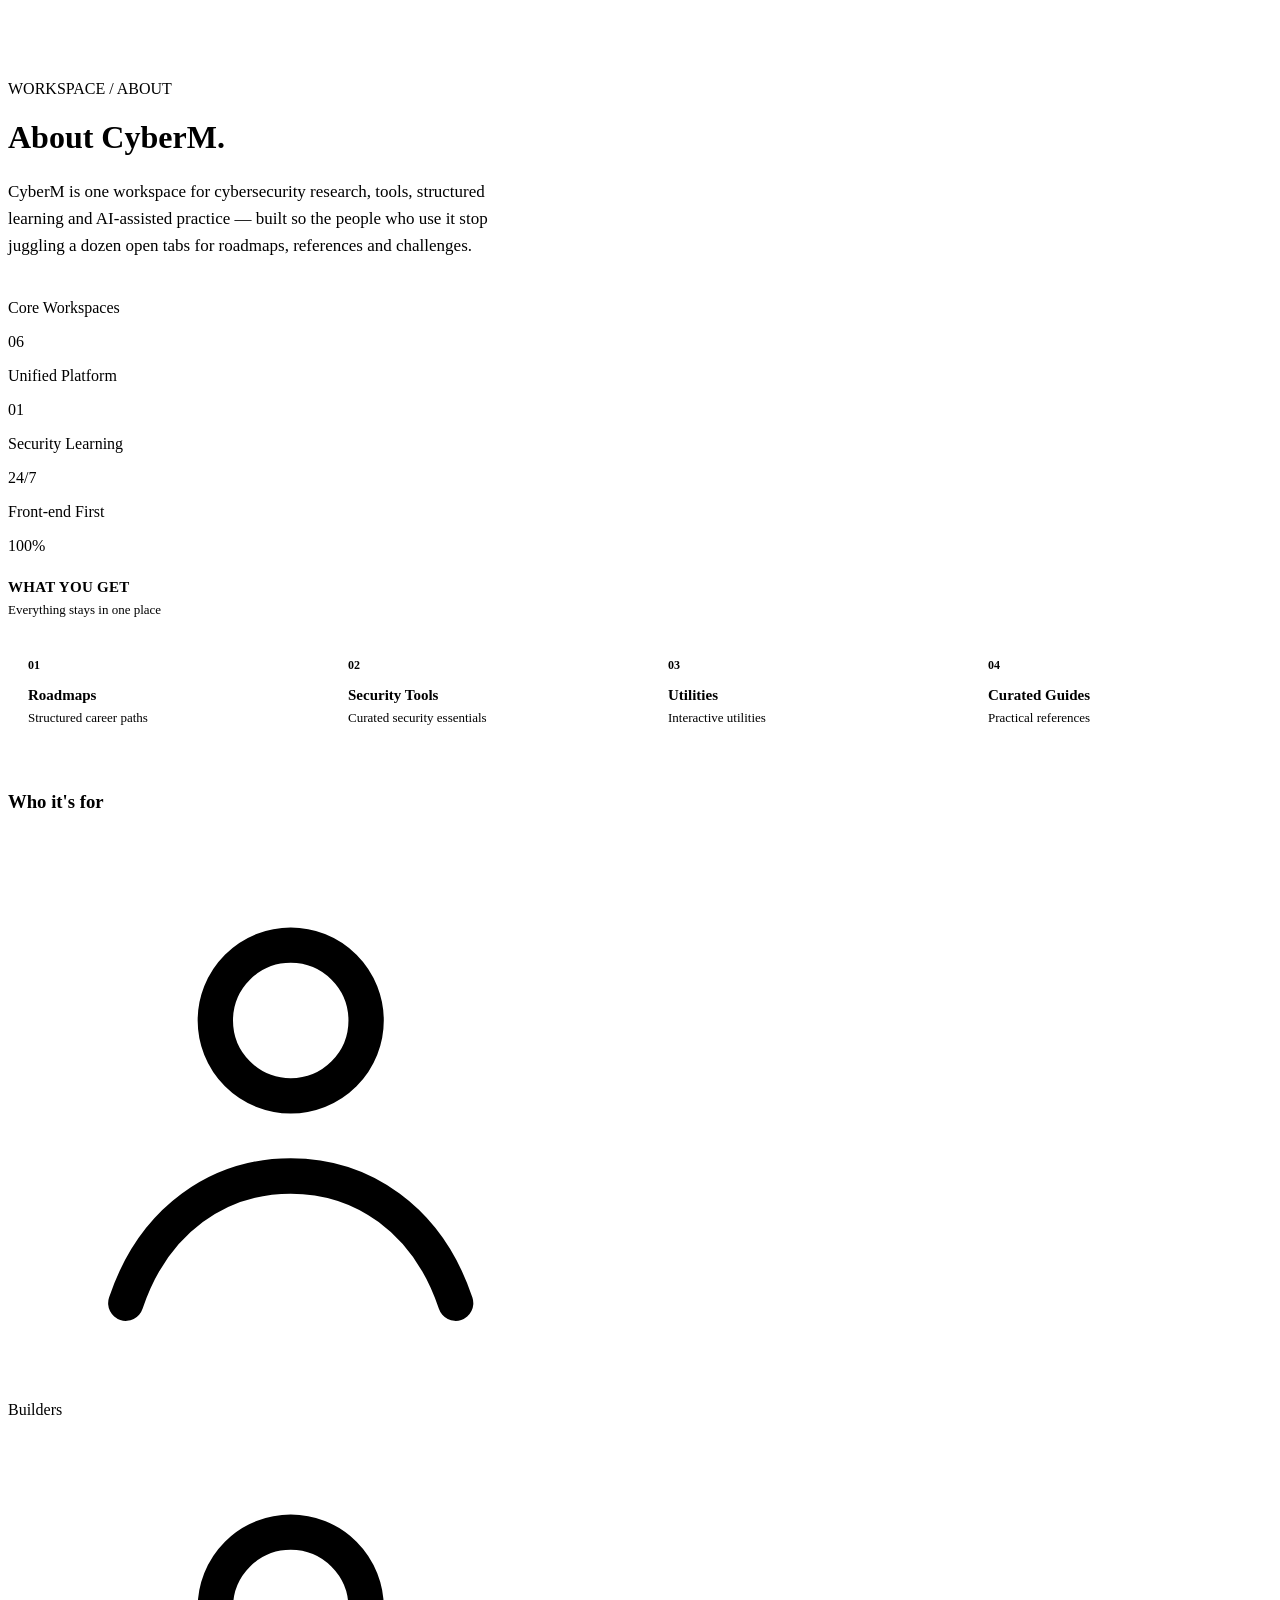
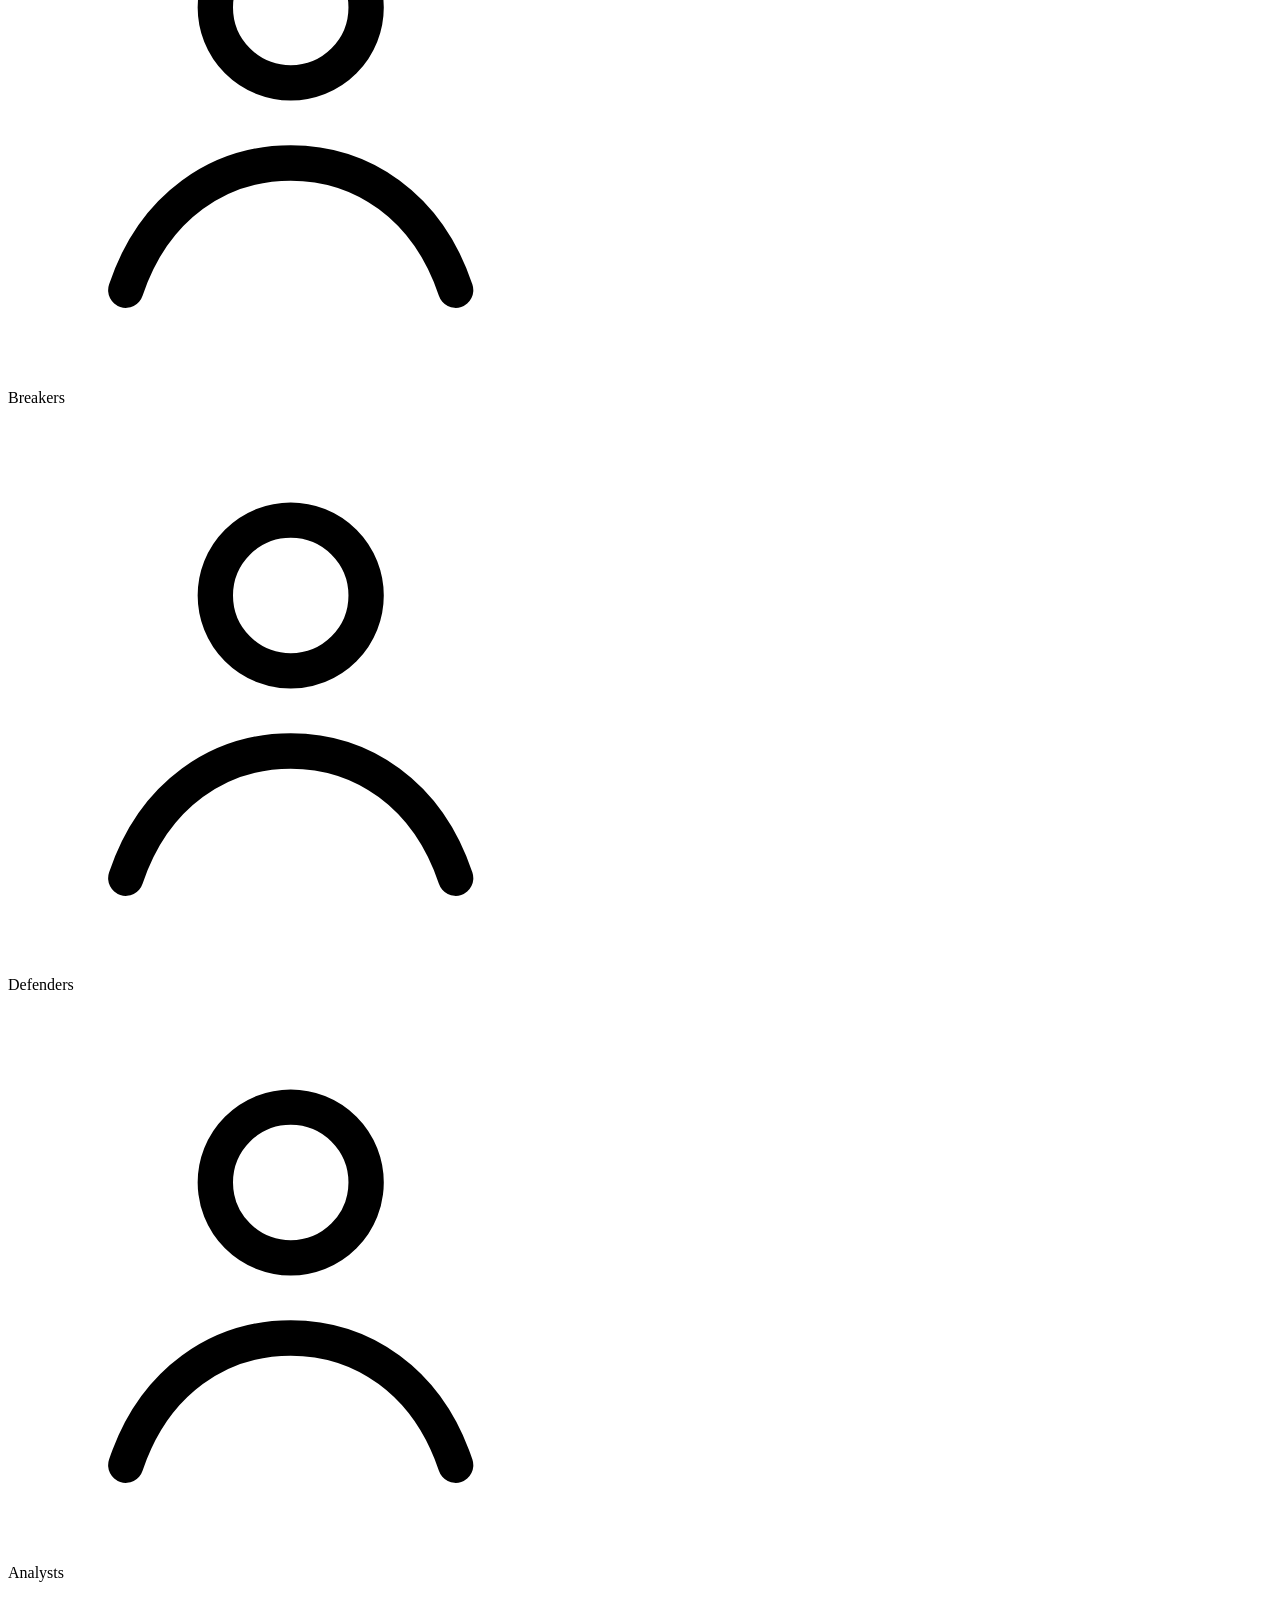
==== about.html @ bc646da8 "add about page" ====
<!DOCTYPE html>
<html lang="en">
<head>
  <meta charset="UTF-8" />
  <meta name="viewport" content="width=device-width, initial-scale=1.0" />
  <title>About — CyberM</title>
  <link rel="stylesheet" href="css/style.css" />
  <link rel="stylesheet" href="css/about.css" />
</head>
<body>
  <div class="site">
    <!-- Shared navbar mounts here once it exists. Left empty for now. -->
    <header id="app-header"></header>

    <main class="about-page" id="page-about">
      <div class="container">
        <p class="breadcrumb">WORKSPACE / ABOUT</p>
        <h1 class="page-title">About CyberM.</h1>
        <p class="about-lead" id="about-lead"></p>

        <!-- Platform stats -->
        <section class="stat-grid about-section" id="about-stat-grid" aria-label="Platform stats"></section>

        <!-- What you get -->
        <section class="about-section" aria-label="What CyberM offers">
          <div class="about-section-head">
            <h2 class="about-section-title">What you get</h2>
            <p class="about-section-subtitle">Everything stays in one place</p>
          </div>
          <div class="feature-grid" id="feature-grid"></div>
        </section>

        <!-- Who it's for + team -->
        <section class="about-grid">
          <div class="card panel" aria-label="Who CyberM is for">
            <div class="panel-header">
              <h3 class="panel-title">Who it's for</h3>
            </div>
            <div class="badge-grid" id="audience-grid"></div>
          </div>

          
        </section>
      </div>
    </main>
  </div>

  <script src="js/main.js"></script>
  <script src="js/about.js"></script>
</body>
</html>
---- css/about.css ----
/* =========================================================
   CYBERM — About page
   ========================================================= */

.about-page {
  padding: 56px 0 80px;
}

/* ---- Hero / mission ------------------------------------------------------ */

.about-lead {
  max-width: 62ch;
  font-size: 17px;
  line-height: 1.6;
  color: var(--color-ink-soft);
  margin: 0 0 40px;
}

/* ---- Section rhythm ------------------------------------------------------ */

.about-section {
  margin-bottom: 24px;
}

.about-section-head {
  margin-bottom: 18px;
}

.about-section-title {
  margin: 0 0 6px;
  font-size: 15px;
  font-weight: 800;
  letter-spacing: 0.02em;
  text-transform: uppercase;
}

.about-section-subtitle {
  margin: 0;
  font-size: 13px;
  color: var(--color-muted);
}

/* ---- Feature grid --------------------------------------------------------- */

.feature-grid {
  display: grid;
  grid-template-columns: repeat(4, 1fr);
  gap: 16px;
}

.feature-card {
  padding: 22px 20px;
}

.feature-index {
  display: block;
  font-size: 12px;
  font-weight: 700;
  color: var(--color-accent);
  margin-bottom: 14px;
}

.feature-name {
  margin: 0 0 6px;
  font-size: 15px;
  font-weight: 800;
}

.feature-desc {
  margin: 0;
  font-size: 13px;
  color: var(--color-muted);
}

/* ---- Two up: audience + team ---------------------------------------------- */

.about-grid {
  display: grid;
  grid-template-columns: 1fr 1.2fr;
  gap: 20px;
  align-items: start;
}

/* Team roster */

.team-list {
  display: flex;
  flex-direction: column;
  gap: 4px;
}

.team-member {
  display: flex;
  align-items: center;
  gap: 14px;
  padding: 12px 4px;
  border-bottom: 1px solid var(--color-border-soft);
}

.team-member:last-child {
  border-bottom: none;
}

.team-avatar {
  flex-shrink: 0;
  width: 40px;
  height: 40px;
  border-radius: 50%;
  background: var(--color-ink);
  color: var(--color-bg);
  display: flex;
  align-items: center;
  justify-content: center;
  font-weight: 700;
  font-size: 13px;
}

.team-name {
  margin: 0;
  font-size: 14px;
  font-weight: 700;
}

.team-role {
  margin: 0;
  font-size: 12.5px;
  color: var(--color-muted);
}

/* ---- Responsive ------------------------------------------------------------ */

@media (max-width: 900px) {
  .feature-grid {
    grid-template-columns: 1fr 1fr;
  }

  .about-grid {
    grid-template-columns: 1fr;
  }
}

@media (max-width: 640px) {
  .feature-grid {
    grid-template-columns: 1fr;
  }

  .about-lead {
    font-size: 15.5px;
  }
}
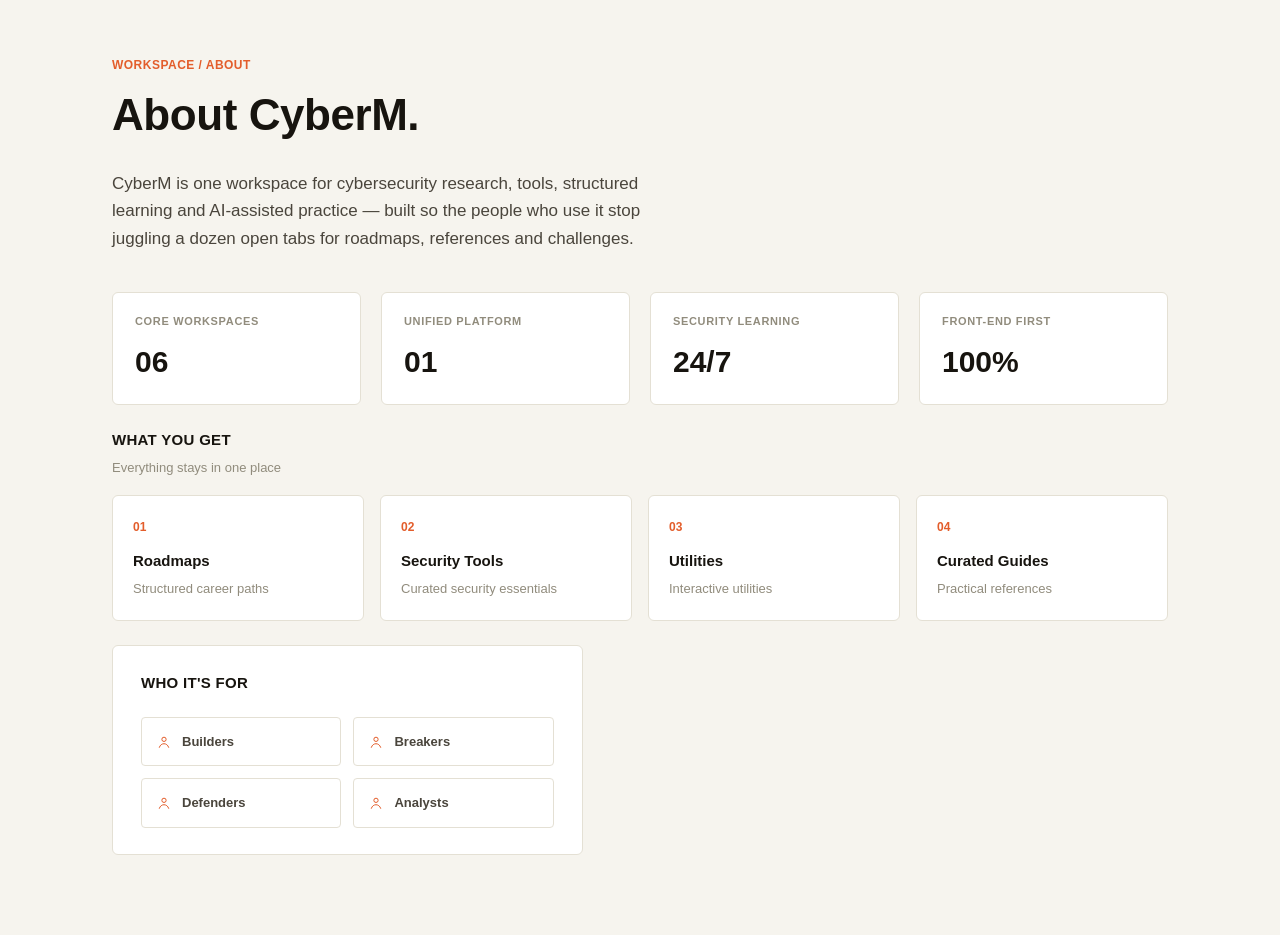
==== commit ff636401: "Update stylesheet and script references in about.html" ====
--- a/about.html
+++ b/about.html
@@ -4,7 +4,7 @@
   <meta charset="UTF-8" />
   <meta name="viewport" content="width=device-width, initial-scale=1.0" />
   <title>About — CyberM</title>
-  <link rel="stylesheet" href="css/style.css" />
+  <link rel="stylesheet" href="css/global_style_about-profile.css" />
   <link rel="stylesheet" href="css/about.css" />
 </head>
 <body>
@@ -45,7 +45,7 @@
     </main>
   </div>
 
-  <script src="js/main.js"></script>
+  <script src="js/global_about_profile.js"></script>
   <script src="js/about.js"></script>
 </body>
 </html>
--- a/css/global_style_about-profile.css
+++ b/css/global_style_about-profile.css
@@ -0,0 +1,420 @@
+/* =========================================================
+   CYBERM — Shared base styles & design tokens
+   Used by every page. Page-specific styles live in their
+   own file (e.g. profile.css) and are loaded after this one.
+   ========================================================= */
+
+:root {
+  /* Color */
+  --color-bg:        #f6f4ee;
+  --color-surface:    #ffffff;
+  --color-ink:        #17140f;
+  --color-ink-soft:    #4a453c;
+  --color-muted:      #918c7d;
+  --color-border:      #e4e0d4;
+  --color-border-soft:  #ece9de;
+  --color-accent:      #e35d2b;
+  --color-accent-ink:   #ffffff;
+  --color-track:      #ece9de;
+
+  /* Type */
+  --font-body: -apple-system, "Segoe UI", Roboto, Helvetica, Arial, sans-serif;
+  --font-display: "Georgia", "Times New Roman", serif;
+
+  /* Layout */
+  --radius-sm: 4px;
+  --radius-md: 6px;
+  --container-width: 1120px;
+  --gutter: 32px;
+}
+
+*,
+*::before,
+*::after {
+  box-sizing: border-box;
+}
+
+html {
+  -webkit-text-size-adjust: 100%;
+}
+
+body {
+  margin: 0;
+  background: var(--color-bg);
+  color: var(--color-ink);
+  font-family: var(--font-body);
+  font-size: 15px;
+  line-height: 1.5;
+  -webkit-font-smoothing: antialiased;
+}
+
+img, svg {
+  display: block;
+  max-width: 100%;
+}
+
+a {
+  color: inherit;
+  text-decoration: none;
+}
+
+button {
+  font-family: inherit;
+}
+
+ul {
+  margin: 0;
+  padding: 0;
+  list-style: none;
+}
+
+/* ---------------------------------------------------------
+   Shell — every page sits inside .site, with an optional
+   #app-header slot at the top reserved for the shared navbar
+   that will be dropped in once it exists.
+   --------------------------------------------------------- */
+
+.site {
+  min-height: 100vh;
+}
+
+#app-header:empty {
+  display: none;
+}
+
+.container {
+  width: 100%;
+  max-width: var(--container-width);
+  margin: 0 auto;
+  padding: 0 var(--gutter);
+}
+
+/* ---------------------------------------------------------
+   Breadcrumb + page heading — reused across inner pages
+   --------------------------------------------------------- */
+
+.breadcrumb {
+  font-size: 12px;
+  font-weight: 600;
+  letter-spacing: 0.04em;
+  color: var(--color-accent);
+  margin: 0 0 18px;
+}
+
+.page-title {
+  font-family: var(--font-body);
+  font-weight: 800;
+  font-size: 44px;
+  line-height: 1.05;
+  letter-spacing: -0.01em;
+  margin: 0 0 32px;
+  color: var(--color-ink);
+}
+
+/* ---------------------------------------------------------
+   Buttons
+   --------------------------------------------------------- */
+
+.btn {
+  display: inline-flex;
+  align-items: center;
+  justify-content: center;
+  gap: 8px;
+  padding: 11px 20px;
+  font-size: 13px;
+  font-weight: 700;
+  letter-spacing: 0.02em;
+  border-radius: var(--radius-sm);
+  border: 1px solid transparent;
+  cursor: pointer;
+  transition: background-color 120ms ease, border-color 120ms ease, color 120ms ease;
+  white-space: nowrap;
+}
+
+.btn-primary {
+  background: var(--color-accent);
+  color: var(--color-accent-ink);
+}
+
+.btn-primary:hover {
+  background: #c94f21;
+}
+
+.btn-outline {
+  background: transparent;
+  border-color: var(--color-ink);
+  color: var(--color-ink);
+}
+
+.btn-outline:hover {
+  background: var(--color-ink);
+  color: var(--color-bg);
+}
+
+/* ---------------------------------------------------------
+   Card primitive
+   --------------------------------------------------------- */
+
+.card {
+  background: var(--color-surface);
+  border: 1px solid var(--color-border);
+  border-radius: var(--radius-md);
+}
+
+/* ---------------------------------------------------------
+   Stat strip — used on profile + about
+   --------------------------------------------------------- */
+
+.stat-grid {
+  display: grid;
+  grid-template-columns: repeat(4, 1fr);
+  gap: 20px;
+}
+
+.stat-card {
+  padding: 20px 22px;
+}
+
+.stat-label {
+  margin: 0 0 10px;
+  font-size: 11px;
+  font-weight: 700;
+  letter-spacing: 0.06em;
+  text-transform: uppercase;
+  color: var(--color-muted);
+}
+
+.stat-value {
+  margin: 0;
+  font-size: 30px;
+  font-weight: 800;
+  color: var(--color-ink);
+}
+
+@media (max-width: 900px) {
+  .stat-grid {
+    grid-template-columns: 1fr 1fr;
+  }
+}
+
+/* ---------------------------------------------------------
+   Panel — bordered content block with a header, used
+   wherever a card needs a title + subtitle + body
+   --------------------------------------------------------- */
+
+.panel {
+  padding: 26px 28px;
+}
+
+.panel-header {
+  display: flex;
+  align-items: baseline;
+  justify-content: space-between;
+  gap: 12px;
+  margin-bottom: 22px;
+}
+
+.panel-title {
+  margin: 0;
+  font-size: 15px;
+  font-weight: 800;
+  letter-spacing: 0.02em;
+  text-transform: uppercase;
+}
+
+.panel-subtitle {
+  margin: 0;
+  font-size: 12.5px;
+  color: var(--color-muted);
+}
+
+/* ---------------------------------------------------------
+   Badges — used for achievements (profile) and audience
+   tags (about)
+   --------------------------------------------------------- */
+
+.badge-grid {
+  display: grid;
+  grid-template-columns: 1fr 1fr;
+  gap: 12px;
+}
+
+.badge {
+  display: flex;
+  align-items: center;
+  gap: 10px;
+  padding: 14px 14px;
+  border: 1px solid var(--color-border);
+  border-radius: var(--radius-sm);
+  font-size: 13px;
+  font-weight: 600;
+  color: var(--color-ink-soft);
+}
+
+.badge-icon {
+  width: 16px;
+  height: 16px;
+  flex-shrink: 0;
+  color: var(--color-accent);
+}
+
+.badge.is-locked {
+  color: var(--color-muted);
+  border-style: dashed;
+}
+
+.badge.is-locked .badge-icon {
+  color: var(--color-muted);
+}
+
+/* ---------------------------------------------------------
+   Modal — generic overlay + dialog, used for edit forms
+   --------------------------------------------------------- */
+
+.modal-overlay {
+  position: fixed;
+  inset: 0;
+  background: rgba(23, 20, 15, 0.45);
+  display: flex;
+  align-items: center;
+  justify-content: center;
+  padding: 20px;
+  z-index: 100;
+}
+
+.modal-overlay[hidden] {
+  display: none;
+}
+
+.modal {
+  width: 100%;
+  max-width: 440px;
+  max-height: calc(100vh - 40px);
+  overflow-y: auto;
+  background: var(--color-surface);
+  border: 1px solid var(--color-border);
+  border-radius: var(--radius-md);
+  padding: 28px;
+}
+
+.modal-header {
+  display: flex;
+  align-items: center;
+  justify-content: space-between;
+  margin-bottom: 20px;
+}
+
+.modal-header h2 {
+  margin: 0;
+  font-size: 18px;
+  font-weight: 800;
+}
+
+.modal-close {
+  background: transparent;
+  border: none;
+  font-size: 20px;
+  line-height: 1;
+  color: var(--color-muted);
+  cursor: pointer;
+  padding: 4px;
+}
+
+.modal-close:hover {
+  color: var(--color-ink);
+}
+
+.modal-form {
+  display: flex;
+  flex-direction: column;
+  gap: 16px;
+}
+
+.field {
+  display: flex;
+  flex-direction: column;
+  gap: 6px;
+}
+
+.field-label {
+  font-size: 12.5px;
+  font-weight: 700;
+  color: var(--color-ink-soft);
+}
+
+.field input[type="text"],
+.field textarea {
+  font-family: inherit;
+  font-size: 14px;
+  padding: 10px 12px;
+  border: 1px solid var(--color-border);
+  border-radius: var(--radius-sm);
+  background: var(--color-bg);
+  color: var(--color-ink);
+  resize: vertical;
+}
+
+.field input[type="text"]:focus,
+.field textarea:focus {
+  outline: none;
+  border-color: var(--color-accent);
+}
+
+.field-prefix {
+  display: flex;
+  align-items: center;
+  border: 1px solid var(--color-border);
+  border-radius: var(--radius-sm);
+  background: var(--color-bg);
+  overflow: hidden;
+}
+
+.field-prefix span {
+  padding: 10px 0 10px 12px;
+  color: var(--color-muted);
+  font-size: 14px;
+}
+
+.field-prefix input {
+  border: none !important;
+  background: transparent !important;
+  flex: 1;
+}
+
+.modal-actions {
+  display: flex;
+  justify-content: flex-end;
+  gap: 10px;
+  margin-top: 4px;
+}
+
+/* ---------------------------------------------------------
+   Focus visibility
+   --------------------------------------------------------- */
+
+a:focus-visible,
+button:focus-visible,
+[tabindex]:focus-visible {
+  outline: 2px solid var(--color-accent);
+  outline-offset: 2px;
+}
+
+@media (prefers-reduced-motion: reduce) {
+  * {
+    transition-duration: 0.001ms !important;
+  }
+}
+
+/* ---------------------------------------------------------
+   Responsive helpers
+   --------------------------------------------------------- */
+
+@media (max-width: 720px) {
+  :root {
+    --gutter: 20px;
+  }
+
+  .page-title {
+    font-size: 32px;
+  }
+}
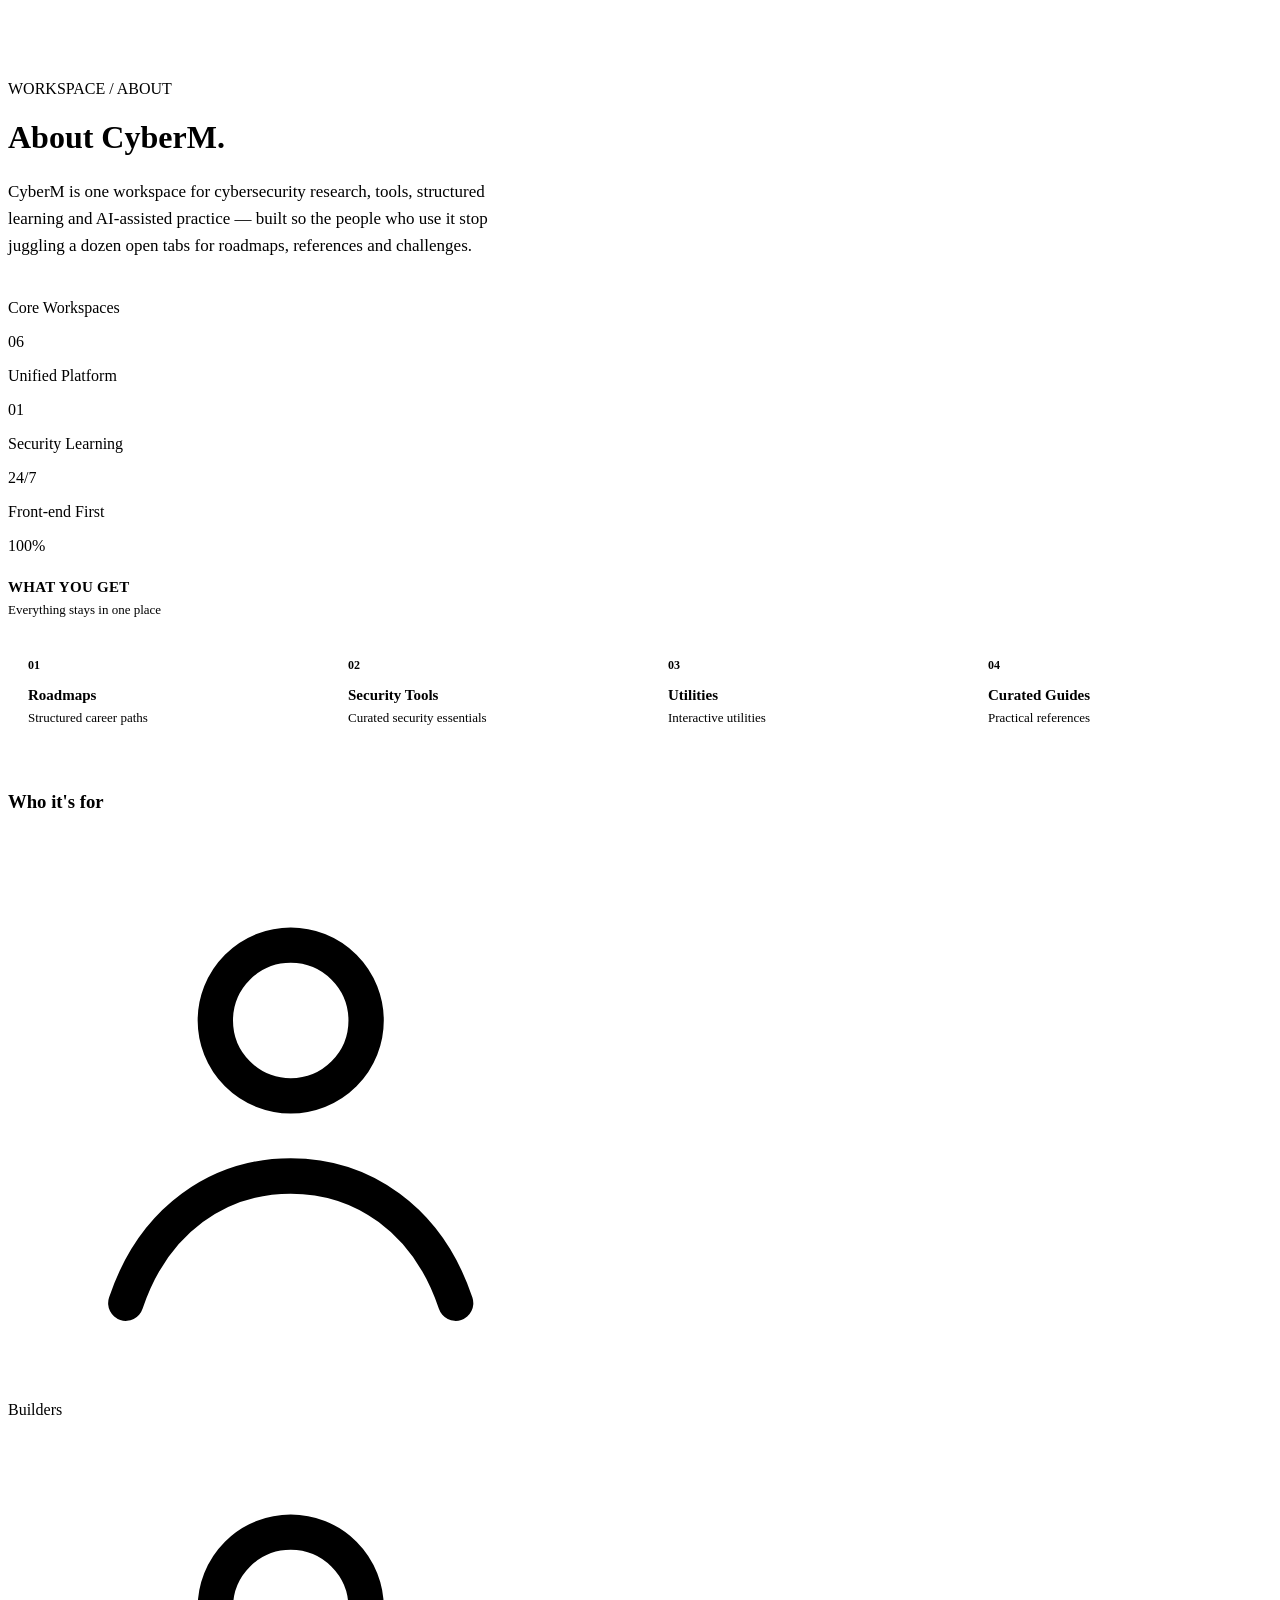
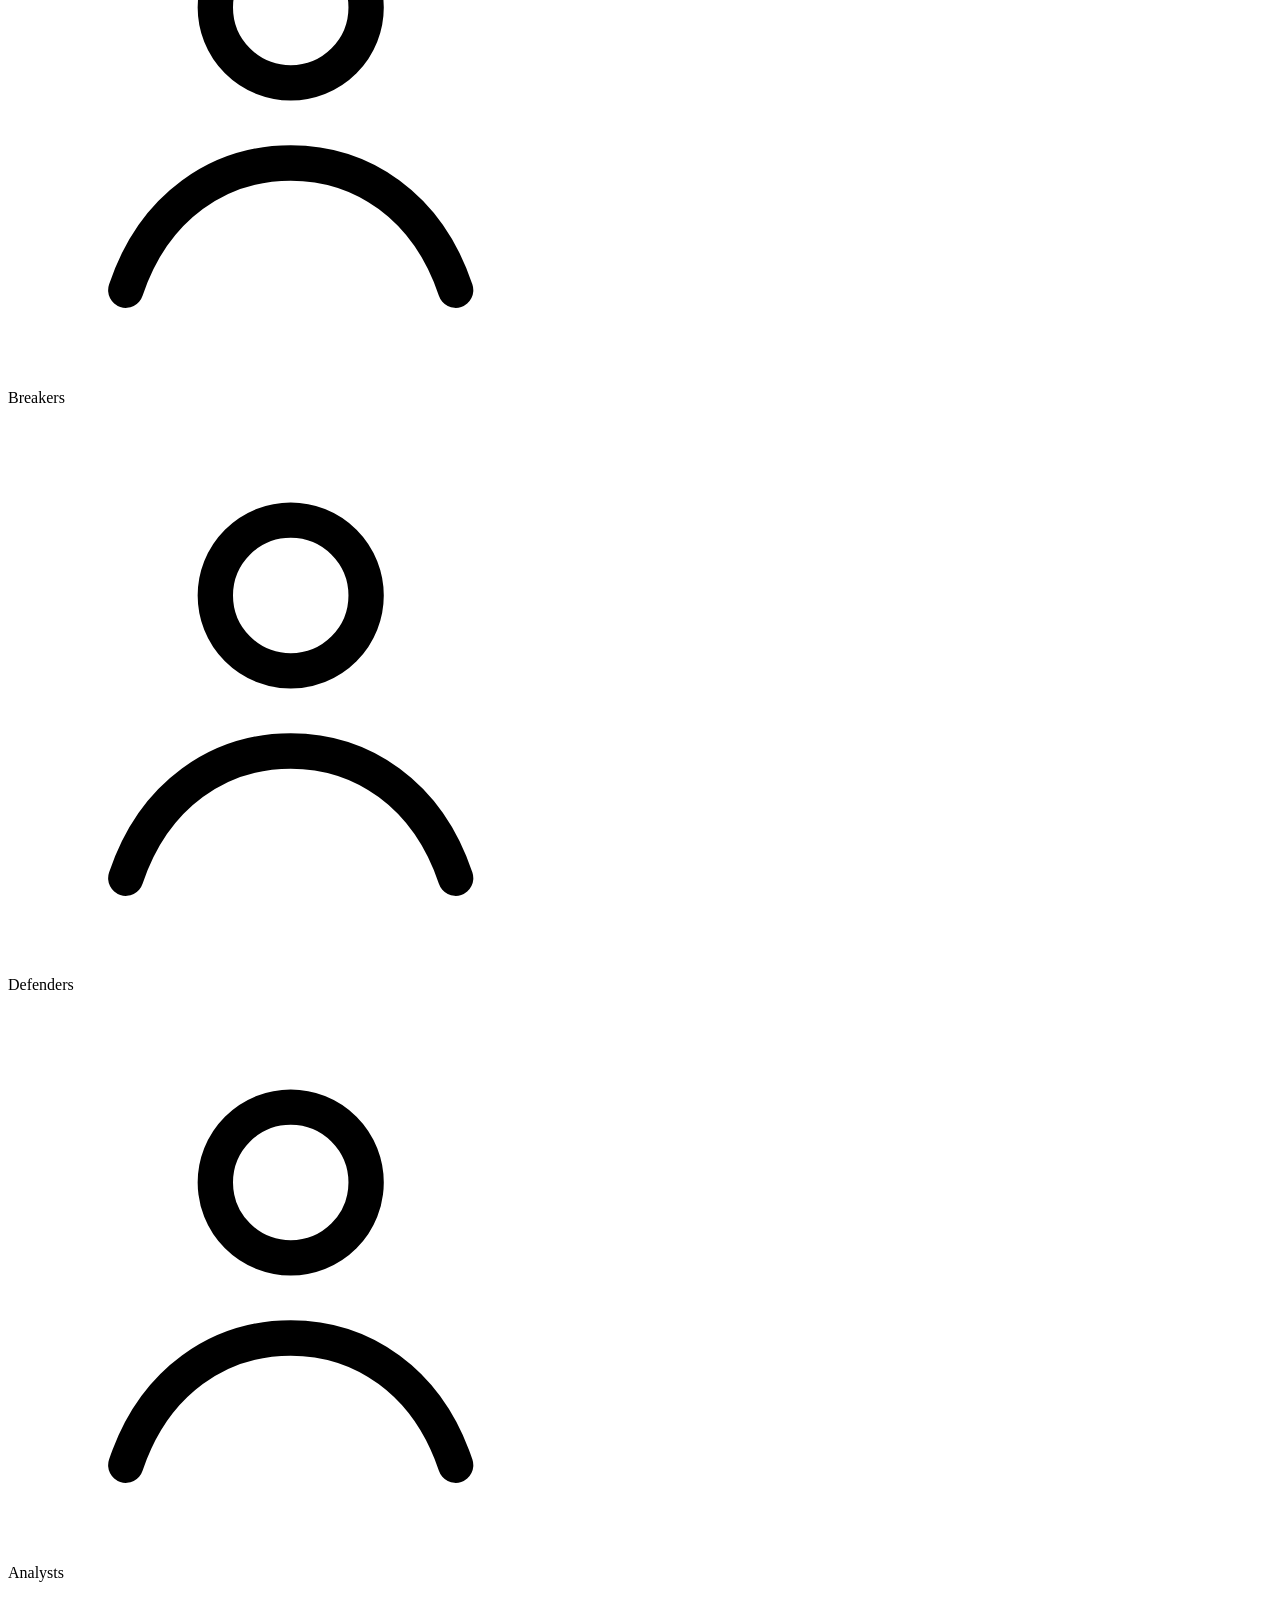
==== commit a6fa7007: "Add profile and about pages" ====
--- a/about.html
+++ b/about.html
@@ -4,7 +4,7 @@
   <meta charset="UTF-8" />
   <meta name="viewport" content="width=device-width, initial-scale=1.0" />
   <title>About — CyberM</title>
-  <link rel="stylesheet" href="css/global_style_about-profile.css" />
+  <link rel="stylesheet" href="css/style.css" />
   <link rel="stylesheet" href="css/about.css" />
 </head>
 <body>
@@ -45,7 +45,7 @@
     </main>
   </div>
 
-  <script src="js/global_about_profile.js"></script>
+  <script src="js/main.js"></script>
   <script src="js/about.js"></script>
 </body>
 </html>
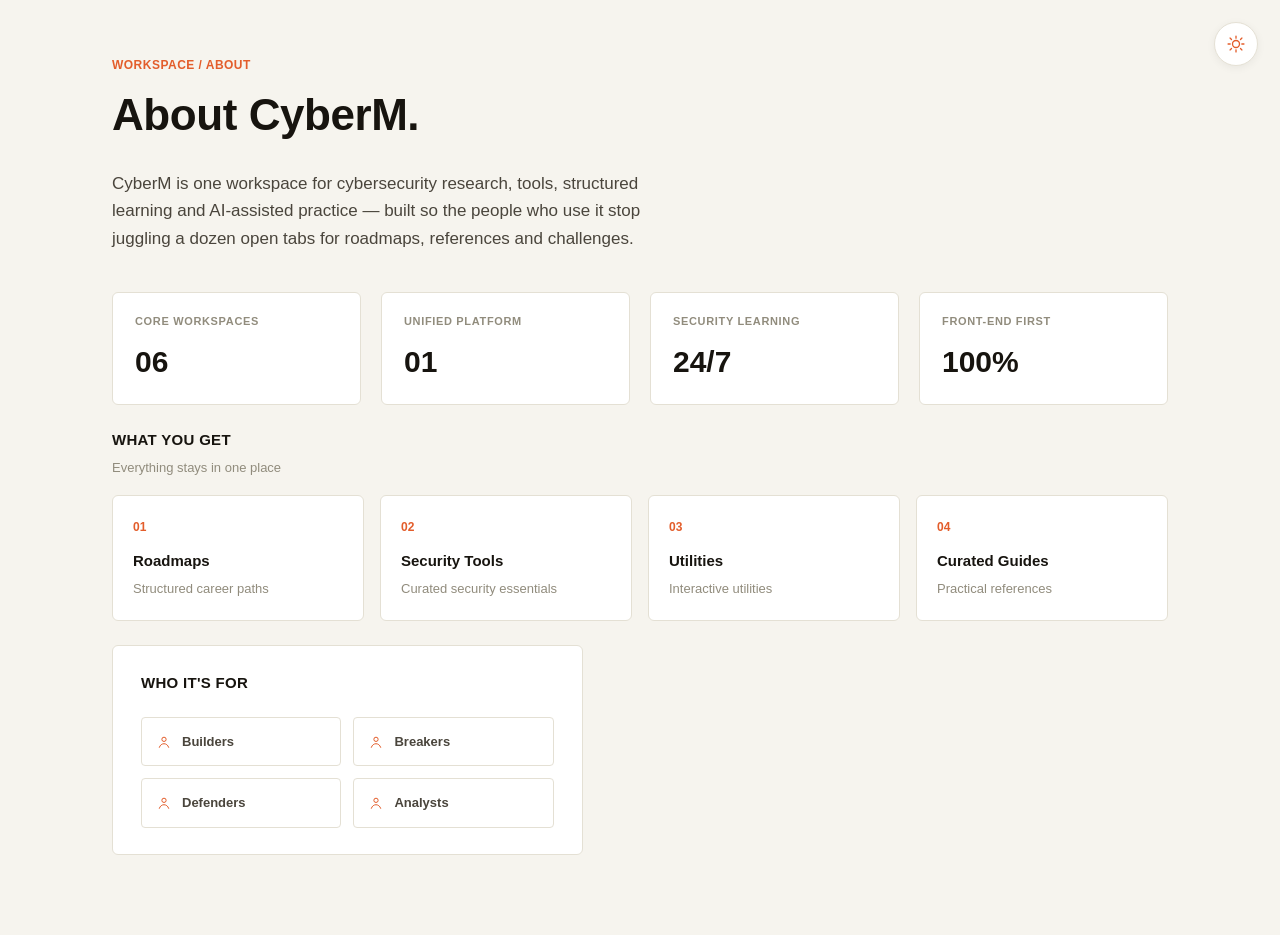
==== commit 111c0a7a: "Make profile and about pages independent" ====
--- a/about.html
+++ b/about.html
@@ -1,14 +1,55 @@
 <!DOCTYPE html>
-<html lang="en">
+<html lang="en" data-theme="light">
 <head>
   <meta charset="UTF-8" />
+  <script>
+    // Apply saved/system theme before first paint to avoid a flash.
+    (function () {
+      try {
+        var saved = localStorage.getItem("cyberm-theme");
+        var theme =
+          saved ||
+          (window.matchMedia && window.matchMedia("(prefers-color-scheme: dark)").matches
+            ? "dark"
+            : "light");
+        document.documentElement.setAttribute("data-theme", theme);
+      } catch (e) {}
+    })();
+  </script>
   <meta name="viewport" content="width=device-width, initial-scale=1.0" />
   <title>About — CyberM</title>
-  <link rel="stylesheet" href="css/style.css" />
   <link rel="stylesheet" href="css/about.css" />
 </head>
 <body>
   <div class="site">
+    <button
+      type="button"
+      class="theme-toggle"
+      id="theme-toggle"
+      aria-label="Switch to dark theme"
+      aria-pressed="false"
+    >
+      <svg class="icon icon-sun" viewBox="0 0 24 24" fill="none" xmlns="http://www.w3.org/2000/svg" aria-hidden="true">
+        <circle cx="12" cy="12" r="4.2" stroke="currentColor" stroke-width="1.6" />
+        <g stroke="currentColor" stroke-width="1.6" stroke-linecap="round">
+          <line x1="12" y1="2.5" x2="12" y2="5" />
+          <line x1="12" y1="19" x2="12" y2="21.5" />
+          <line x1="2.5" y1="12" x2="5" y2="12" />
+          <line x1="19" y1="12" x2="21.5" y2="12" />
+          <line x1="4.9" y1="4.9" x2="6.6" y2="6.6" />
+          <line x1="17.4" y1="17.4" x2="19.1" y2="19.1" />
+          <line x1="4.9" y1="19.1" x2="6.6" y2="17.4" />
+          <line x1="17.4" y1="6.6" x2="19.1" y2="4.9" />
+        </g>
+      </svg>
+      <svg class="icon icon-moon" viewBox="0 0 24 24" fill="none" xmlns="http://www.w3.org/2000/svg" aria-hidden="true">
+        <path
+          d="M20 14.5A8.5 8.5 0 1 1 9.5 4a6.8 6.8 0 0 0 10.5 10.5z"
+          fill="currentColor"
+        />
+      </svg>
+    </button>
+
     <!-- Shared navbar mounts here once it exists. Left empty for now. -->
     <header id="app-header"></header>
 
@@ -45,7 +86,6 @@
     </main>
   </div>
 
-  <script src="js/main.js"></script>
   <script src="js/about.js"></script>
 </body>
 </html>
--- a/css/about.css
+++ b/css/about.css
@@ -1,3 +1,437 @@
+/* =========================================================
+   CYBERM — About page styles
+   Includes shared design tokens (colors, buttons, cards,
+   stat grid, panels, badges, modal) plus about-page-specific
+   layout. Self-contained — no other CSS file required.
+   ========================================================= */
+
+:root {
+  /* Color */
+  --color-bg:        #f6f4ee;
+  --color-surface:    #ffffff;
+  --color-ink:        #17140f;
+  --color-ink-soft:    #4a453c;
+  --color-muted:      #918c7d;
+  --color-border:      #e4e0d4;
+  --color-border-soft:  #ece9de;
+  --color-accent:      #e35d2b;
+  --color-accent-ink:   #ffffff;
+  --color-track:      #ece9de;
+
+  /* Type */
+  --font-body: -apple-system, "Segoe UI", Roboto, Helvetica, Arial, sans-serif;
+  --font-display: "Georgia", "Times New Roman", serif;
+
+  /* Layout */
+  --radius-sm: 4px;
+  --radius-md: 6px;
+  --container-width: 1120px;
+  --gutter: 32px;
+}
+
+[data-theme="dark"] {
+  --color-bg:        #14120e;
+  --color-surface:    #1d1a15;
+  --color-ink:        #f5f2ea;
+  --color-ink-soft:    #cdc7b8;
+  --color-muted:      #8f8878;
+  --color-border:      #33302a;
+  --color-border-soft:  #2a271f;
+  --color-accent:      #ef6a35;
+  --color-accent-ink:   #171410;
+  --color-track:      #2f2b24;
+}
+
+*,
+*::before,
+*::after {
+  box-sizing: border-box;
+}
+
+html {
+  -webkit-text-size-adjust: 100%;
+}
+
+body {
+  margin: 0;
+  background: var(--color-bg);
+  color: var(--color-ink);
+  font-family: var(--font-body);
+  font-size: 15px;
+  line-height: 1.5;
+  -webkit-font-smoothing: antialiased;
+}
+
+img, svg {
+  display: block;
+  max-width: 100%;
+}
+
+a {
+  color: inherit;
+  text-decoration: none;
+}
+
+button {
+  font-family: inherit;
+}
+
+ul {
+  margin: 0;
+  padding: 0;
+  list-style: none;
+}
+
+/* ---------------------------------------------------------
+   Shell — every page sits inside .site, with an optional
+   #app-header slot at the top reserved for the shared navbar
+   that will be dropped in once it exists.
+   --------------------------------------------------------- */
+
+.site {
+  min-height: 100vh;
+}
+
+#app-header:empty {
+  display: none;
+}
+
+.container {
+  width: 100%;
+  max-width: var(--container-width);
+  margin: 0 auto;
+  padding: 0 var(--gutter);
+}
+
+/* ---------------------------------------------------------
+   Breadcrumb + page heading — reused across inner pages
+   --------------------------------------------------------- */
+
+.breadcrumb {
+  font-size: 12px;
+  font-weight: 600;
+  letter-spacing: 0.04em;
+  color: var(--color-accent);
+  margin: 0 0 18px;
+}
+
+.page-title {
+  font-family: var(--font-body);
+  font-weight: 800;
+  font-size: 44px;
+  line-height: 1.05;
+  letter-spacing: -0.01em;
+  margin: 0 0 32px;
+  color: var(--color-ink);
+}
+
+/* ---------------------------------------------------------
+   Buttons
+   --------------------------------------------------------- */
+
+.btn {
+  display: inline-flex;
+  align-items: center;
+  justify-content: center;
+  gap: 8px;
+  padding: 11px 20px;
+  font-size: 13px;
+  font-weight: 700;
+  letter-spacing: 0.02em;
+  border-radius: var(--radius-sm);
+  border: 1px solid transparent;
+  cursor: pointer;
+  transition: background-color 120ms ease, border-color 120ms ease, color 120ms ease;
+  white-space: nowrap;
+}
+
+.btn-primary {
+  background: var(--color-accent);
+  color: var(--color-accent-ink);
+}
+
+.btn-primary:hover {
+  background: #c94f21;
+}
+
+.btn-outline {
+  background: transparent;
+  border-color: var(--color-ink);
+  color: var(--color-ink);
+}
+
+.btn-outline:hover {
+  background: var(--color-ink);
+  color: var(--color-bg);
+}
+
+/* ---------------------------------------------------------
+   Card primitive
+   --------------------------------------------------------- */
+
+.card {
+  background: var(--color-surface);
+  border: 1px solid var(--color-border);
+  border-radius: var(--radius-md);
+}
+
+/* ---------------------------------------------------------
+   Stat strip — used on profile + about
+   --------------------------------------------------------- */
+
+.stat-grid {
+  display: grid;
+  grid-template-columns: repeat(4, 1fr);
+  gap: 20px;
+}
+
+.stat-card {
+  padding: 20px 22px;
+}
+
+.stat-label {
+  margin: 0 0 10px;
+  font-size: 11px;
+  font-weight: 700;
+  letter-spacing: 0.06em;
+  text-transform: uppercase;
+  color: var(--color-muted);
+}
+
+.stat-value {
+  margin: 0;
+  font-size: 30px;
+  font-weight: 800;
+  color: var(--color-ink);
+}
+
+@media (max-width: 900px) {
+  .stat-grid {
+    grid-template-columns: 1fr 1fr;
+  }
+}
+
+/* ---------------------------------------------------------
+   Panel — bordered content block with a header, used
+   wherever a card needs a title + subtitle + body
+   --------------------------------------------------------- */
+
+.panel {
+  padding: 26px 28px;
+}
+
+.panel-header {
+  display: flex;
+  align-items: baseline;
+  justify-content: space-between;
+  gap: 12px;
+  margin-bottom: 22px;
+}
+
+.panel-title {
+  margin: 0;
+  font-size: 15px;
+  font-weight: 800;
+  letter-spacing: 0.02em;
+  text-transform: uppercase;
+}
+
+.panel-subtitle {
+  margin: 0;
+  font-size: 12.5px;
+  color: var(--color-muted);
+}
+
+/* ---------------------------------------------------------
+   Badges — used for achievements (profile) and audience
+   tags (about)
+   --------------------------------------------------------- */
+
+.badge-grid {
+  display: grid;
+  grid-template-columns: 1fr 1fr;
+  gap: 12px;
+}
+
+.badge {
+  display: flex;
+  align-items: center;
+  gap: 10px;
+  padding: 14px 14px;
+  border: 1px solid var(--color-border);
+  border-radius: var(--radius-sm);
+  font-size: 13px;
+  font-weight: 600;
+  color: var(--color-ink-soft);
+}
+
+.badge-icon {
+  width: 16px;
+  height: 16px;
+  flex-shrink: 0;
+  color: var(--color-accent);
+}
+
+.badge.is-locked {
+  color: var(--color-muted);
+  border-style: dashed;
+}
+
+.badge.is-locked .badge-icon {
+  color: var(--color-muted);
+}
+
+/* ---------------------------------------------------------
+   Modal — generic overlay + dialog, used for edit forms
+   --------------------------------------------------------- */
+
+.modal-overlay {
+  position: fixed;
+  inset: 0;
+  background: rgba(23, 20, 15, 0.45);
+  display: flex;
+  align-items: center;
+  justify-content: center;
+  padding: 20px;
+  z-index: 100;
+}
+
+.modal-overlay[hidden] {
+  display: none;
+}
+
+.modal {
+  width: 100%;
+  max-width: 440px;
+  max-height: calc(100vh - 40px);
+  overflow-y: auto;
+  background: var(--color-surface);
+  border: 1px solid var(--color-border);
+  border-radius: var(--radius-md);
+  padding: 28px;
+}
+
+.modal-header {
+  display: flex;
+  align-items: center;
+  justify-content: space-between;
+  margin-bottom: 20px;
+}
+
+.modal-header h2 {
+  margin: 0;
+  font-size: 18px;
+  font-weight: 800;
+}
+
+.modal-close {
+  background: transparent;
+  border: none;
+  font-size: 20px;
+  line-height: 1;
+  color: var(--color-muted);
+  cursor: pointer;
+  padding: 4px;
+}
+
+.modal-close:hover {
+  color: var(--color-ink);
+}
+
+.modal-form {
+  display: flex;
+  flex-direction: column;
+  gap: 16px;
+}
+
+.field {
+  display: flex;
+  flex-direction: column;
+  gap: 6px;
+}
+
+.field-label {
+  font-size: 12.5px;
+  font-weight: 700;
+  color: var(--color-ink-soft);
+}
+
+.field input[type="text"],
+.field textarea {
+  font-family: inherit;
+  font-size: 14px;
+  padding: 10px 12px;
+  border: 1px solid var(--color-border);
+  border-radius: var(--radius-sm);
+  background: var(--color-bg);
+  color: var(--color-ink);
+  resize: vertical;
+}
+
+.field input[type="text"]:focus,
+.field textarea:focus {
+  outline: none;
+  border-color: var(--color-accent);
+}
+
+.field-prefix {
+  display: flex;
+  align-items: center;
+  border: 1px solid var(--color-border);
+  border-radius: var(--radius-sm);
+  background: var(--color-bg);
+  overflow: hidden;
+}
+
+.field-prefix span {
+  padding: 10px 0 10px 12px;
+  color: var(--color-muted);
+  font-size: 14px;
+}
+
+.field-prefix input {
+  border: none !important;
+  background: transparent !important;
+  flex: 1;
+}
+
+.modal-actions {
+  display: flex;
+  justify-content: flex-end;
+  gap: 10px;
+  margin-top: 4px;
+}
+
+/* ---------------------------------------------------------
+   Focus visibility
+   --------------------------------------------------------- */
+
+a:focus-visible,
+button:focus-visible,
+[tabindex]:focus-visible {
+  outline: 2px solid var(--color-accent);
+  outline-offset: 2px;
+}
+
+@media (prefers-reduced-motion: reduce) {
+  * {
+    transition-duration: 0.001ms !important;
+  }
+}
+
+/* ---------------------------------------------------------
+   Responsive helpers
+   --------------------------------------------------------- */
+
+@media (max-width: 720px) {
+  :root {
+    --gutter: 20px;
+  }
+
+  .page-title {
+    font-size: 32px;
+  }
+}
 /* =========================================================
    CYBERM — About page
    ========================================================= */
@@ -148,3 +582,106 @@
     font-size: 15.5px;
   }
 }
+
+/* ---------------------------------------------------------
+   Theme toggle — sun / moon switch
+   --------------------------------------------------------- */
+
+body,
+.card,
+.btn,
+.badge,
+.progress-track,
+.field input,
+.field textarea,
+.modal,
+.modal-overlay,
+.team-avatar,
+.profile-avatar {
+  transition: background-color 220ms ease, color 220ms ease,
+    border-color 220ms ease, box-shadow 220ms ease;
+}
+
+.theme-toggle {
+  position: fixed;
+  top: 22px;
+  right: 22px;
+  z-index: 200;
+  width: 44px;
+  height: 44px;
+  border-radius: 50%;
+  border: 1px solid var(--color-border);
+  background: var(--color-surface);
+  cursor: pointer;
+  display: flex;
+  align-items: center;
+  justify-content: center;
+  box-shadow: 0 2px 8px rgba(23, 20, 15, 0.06);
+  transition: background-color 220ms ease, border-color 220ms ease,
+    box-shadow 220ms ease, transform 150ms ease;
+}
+
+.theme-toggle:hover {
+  transform: translateY(-2px);
+  box-shadow: 0 8px 18px rgba(23, 20, 15, 0.12);
+}
+
+.theme-toggle:active {
+  transform: translateY(0) scale(0.92);
+}
+
+.theme-toggle .icon {
+  position: absolute;
+  width: 20px;
+  height: 20px;
+  transition: transform 420ms cubic-bezier(0.4, 0, 0.2, 1), opacity 260ms ease;
+}
+
+.theme-toggle .icon-sun {
+  color: var(--color-accent);
+  opacity: 1;
+  transform: rotate(0deg) scale(1);
+}
+
+.theme-toggle .icon-moon {
+  color: #f2c85b;
+  opacity: 0;
+  transform: rotate(90deg) scale(0.4);
+}
+
+[data-theme="dark"] .theme-toggle .icon-sun {
+  opacity: 0;
+  transform: rotate(-90deg) scale(0.4);
+}
+
+[data-theme="dark"] .theme-toggle .icon-moon {
+  opacity: 1;
+  transform: rotate(0deg) scale(1);
+}
+
+[data-theme="dark"] .theme-toggle {
+  box-shadow: 0 0 16px rgba(242, 200, 91, 0.28);
+}
+
+.theme-toggle.is-animating {
+  animation: theme-toggle-spin 500ms ease;
+}
+
+@keyframes theme-toggle-spin {
+  0% {
+    transform: rotate(0deg);
+  }
+  50% {
+    transform: rotate(180deg) scale(1.1);
+  }
+  100% {
+    transform: rotate(360deg);
+  }
+}
+
+@media (max-width: 640px) {
+  .theme-toggle {
+    top: 14px;
+    right: 14px;
+  }
+}
